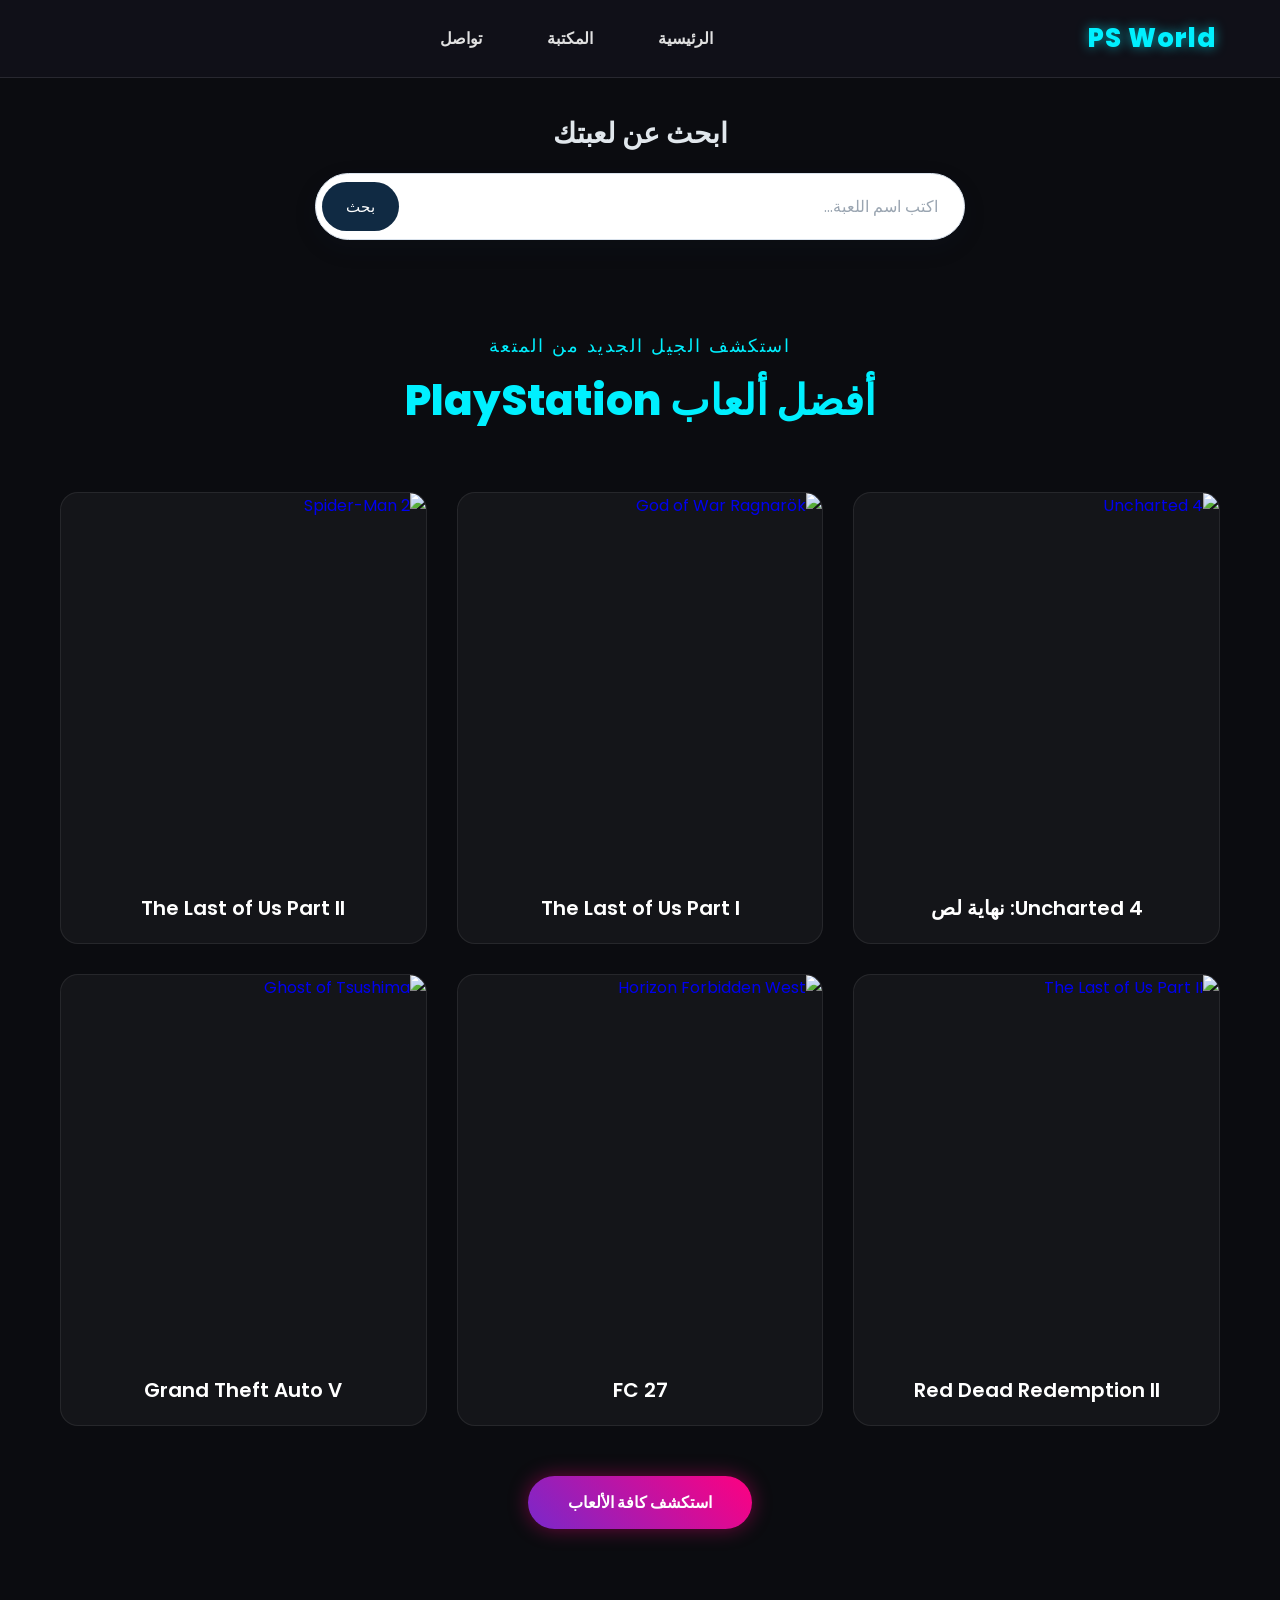
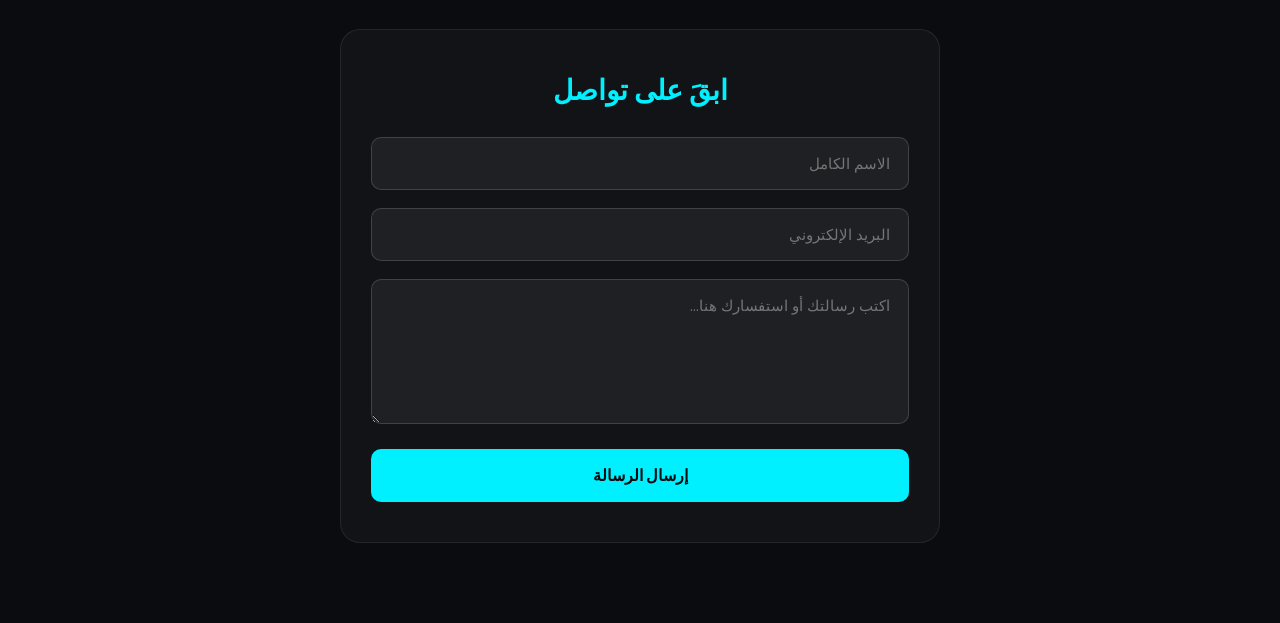
==== index.html @ 5b6b2ae7 "Add files via upload" ====
<!DOCTYPE html>
<html lang="ar" dir="rtl">
<head>
    <meta charset="UTF-8">
    <meta name="viewport" content="width=device-width, initial-scale=1.0">
    <title>PS World | عالم ألعاب بلايستيشن</title>
    <link href="https://fonts.googleapis.com/css2?family=Poppins:wght@400;500;600;700;800&display=swap" rel="stylesheet">
    <link rel="stylesheet" href="stylee.css">
</head>
<body>

    <header>
        <div class="logo">PS World</div>
        <nav>
            <a href="index.html">الرئيسية</a>
            <a href="all-games.html">المكتبة</a>
            <a href="#contact">تواصل</a>
        </nav>
    </header>
<section class="search-section">
    <h2>ابحث عن لعبتك</h2>


<div class="search-box">
    <input type="text" id="gameSearch" placeholder="اكتب اسم اللعبة..." onkeyup="searchGames()">
    <button onclick="searchGames()"> بحث</button>
</div>

<div id="searchResults" class="search-results"></div>


</section>

    <section class="hero">
        <p>استكشف الجيل الجديد من المتعة</p>
        <h1>أفضل ألعاب PlayStation</h1>
    </section>

    <section class="games-section">
        <div class="games-grid">
           
            <a href="uncharted.html" class="game-card">
                <img src="C:\Users\abrar\OneDrive\الصور\Screenshots\لقطة شاشة 2026-10-03 101717.png" alt="Uncharted 4">
                <h3>Uncharted 4: نهاية لص</h3>
            </a>
            
            <a href="tlou.html" class="game-card">
                <img src="C:\Users\abrar\OneDrive\الصور\Screenshots\لقطة شاشة 2026-10-03 103210.png" alt="God of War Ragnarök">
                <h3>The Last of Us Part I</h3>
            </a>
           
            <a href="tlou2.html" class="game-card">
                <img src="C:\Users\abrar\OneDrive\الصور\Screenshots\لقطة شاشة 2026-10-03 104442.png" alt="Spider-Man 2">
                <h3>The Last of Us Part II</h3>
            </a>
            
            <a href="redDead.html" class="game-card">
                <img src="C:\Users\abrar\OneDrive\الصور\Screenshots\لقطة شاشة 2026-10-03 105130.png" alt="The Last of Us Part II">
                <h3>Red Dead Redemption II</h3>
            </a>
            
            <a href="FC27.html" class="game-card">
                <img src="C:\Users\abrar\Downloads\OIP.webp" alt="Horizon Forbidden West">
                <h3>FC 27</h3>
            </a>
            
            <a href="GrandV.html" class="game-card">
                <img src="C:\Users\abrar\Downloads\eXsWlP0EkcVkLPHgU4pjflmg07252yU8.avif" alt="Ghost of Tsushima">
                <h3>Grand Theft Auto V</h3>
            </a>
        </div>

        <div class="show-more-container">
            <a href="all-games.html" class="btn-show-more">استكشف كافة الألعاب</a>
        </div>
    </section>

    <section class="contact-section" id="contact">
        <h2>ابقَ على تواصل</h2>
        <form class="contact-form" onsubmit="event.preventDefault(); alert('تم إرسال رسالتك بنجاح!');">
            <input type="text" placeholder="الاسم الكامل" required>
            <input type="email" placeholder="البريد الإلكتروني" required>
            <textarea rows="5" placeholder="اكتب رسالتك أو استفسارك هنا..." required></textarea>
            <button type="submit">إرسال الرسالة</button>
        </form>
    </section>
<script>
    const games = [
        {
            name: "Uncharted 4: نهاية لص",
            page: "uncharted.html"
        },
        {
            name: "The Last of Us Part I",
            page: "tlou.html"
        },
        {
            name: "The Last of Us Part II",
            page: "tlou2.html"
        },
        {
            name: "Red Dead Redemption II",
            page: "redDead.html"
        },
        {
            name: "FC 27",
            page: "FC27.html"
        },
        {
            name: "Grand Theft Auto V",
            page: "GrandV.html"
        },
        {
           name: "Fortnite",
            page: "Fortnite.html"
          },
          {
           name: "Overwatch",
            page: "Overwatch.html"
          },
          {
          name: "Detroit: Become Human",
          page: "Detroit.html"
          }   ,
          {
    name: "Clair Obscur: Expedition 33",
    page: "ClairObscur.html"
},
{
    name: "Silent Hill 2",
    page: "SilentHill2.html"
},
{
    name: "Sekiro: Shadows Die Twice",
    page: "Sekiro.html"
},  
    ];

    function searchGames() {
        const search = document.getElementById("gameSearch").value.toLowerCase().trim();
        const results = document.getElementById("searchResults");

        if (search === "") {
            results.innerHTML = "";
            return;
        }

        const filteredGames = games.filter(game =>
            game.name.toLowerCase().includes(search)
        );

        if (filteredGames.length === 0) {
            results.innerHTML = "<p>لملم يتم العثور على اللعبة </p>";
            return;
        }

        results.innerHTML = filteredGames.map(game => `
            <a href="${game.page}" class="search-result">
                ${game.name}
            </a>
        `).join("");
    }
</script>

</body>
</html>
---- stylee.css ----
* {
    margin: 0;
    padding: 0;
    box-sizing: border-box;
    font-family: 'Poppins', 'Segoe UI', Tahoma, Geneva, Verdana, sans-serif;
}

body {
    background-color: #0b0c10;
    color: #ffffff;
    direction: rtl;
    overflow-x: hidden;
}

header {
    display: flex;
    justify-content: space-between;
    align-items: center;
    padding: 18px 5%;
    background: rgba(18, 18, 26, 0.85);
    backdrop-filter: blur(12px);
    position: sticky;
    top: 0;
    z-index: 1000;
    border-bottom: 1px solid rgba(255, 255, 255, 0.1);
}

.logo {
    font-size: 26px;
    font-weight: 800;
    color: #00f0ff;
    text-shadow: 0 0 12px rgba(0, 240, 255, 0.6);
    letter-spacing: 1px;
}

nav {
    display: flex;
    gap: 25px;
    margin-left: auto;
    margin-right: auto;
}

nav a {
    color: #e0e0e0;
    text-decoration: none;
    font-weight: 600;
    font-size: 16px;
    transition: all 0.3s ease;
    padding: 8px 20px;
    border-radius: 20px;
}

nav a:hover {
    color: #00f0ff;
    background: rgba(0, 240, 255, 0.12);
    box-shadow: 0 0 15px rgba(0, 240, 255, 0.4);
}


.hero {
    text-align: center;
    padding: 60px 20px 40px;
}

.hero p {
    color: #00f0ff;
    font-size: 18px;
    letter-spacing: 2px;
    margin-bottom: 10px;
    text-transform: uppercase;
}

.hero h1 {
    font-size: 42px;
    font-weight: 800;
    color: #00f0ff;
    
}


.games-section {
    max-width: 1200px;
    margin: 0 auto;
    padding: 20px 20px 60px;
}

.games-grid {
    display: grid;
    grid-template-columns: repeat(auto-fit, minmax(300px, 1fr));
    gap: 30px;
}

.game-card {
    background: rgba(255, 255, 255, 0.04);
    border: 1px solid rgba(255, 255, 255, 0.08);
    border-radius: 18px;
    overflow: hidden;
    text-decoration: none;
    transition: all 0.4s ease;
    display: flex;
    flex-direction: column;
}

.game-card:hover {
    transform: translateY(-10px);
    border-color: #00f0ff;
    box-shadow: 0 10px 30px rgba(0, 240, 255, 0.25);
}

.game-card img {
    width: 100%;
    height: 380px;
    object-fit: cover;
    transition: transform 0.4s ease;
}

.game-card:hover img {
    transform: scale(1.04);
}

.game-card h3 {
    color: #ffffff;
    font-size: 20px;
    padding: 20px;
    text-align: center;
    font-weight: 600;
}

.show-more-container {
    text-align: center;
    margin-top: 50px;
}

.btn-show-more {
    display: inline-block;
    padding: 14px 40px;
    background: linear-gradient(45deg, #7928ca, #ff0080);
    color: #ffffff;
    text-decoration: none;
    font-weight: 700;
    border-radius: 30px;
    box-shadow: 0 0 20px rgba(255, 0, 128, 0.4);
    transition: all 0.3s ease;
}

.btn-show-more:hover {
    transform: scale(1.05);
    box-shadow: 0 0 30px rgba(255, 0, 128, 0.7);
}

.contact-section {
    max-width: 600px;
    margin: 40px auto 80px;
    padding: 40px 30px;
    background: rgba(255, 255, 255, 0.03);
    border-radius: 20px;
    border: 1px solid rgba(255, 255, 255, 0.08);
    text-align: center;
}

.contact-section h2 {
    margin-bottom: 25px;
    color: #00f0ff;
    font-size: 28px;
}

.contact-form input, 
.contact-form textarea {
    width: 100%;
    padding: 14px 18px;
    margin-bottom: 18px;
    background: rgba(255, 255, 255, 0.06);
    border: 1px solid rgba(255, 255, 255, 0.15);
    border-radius: 10px;
    color: #fff;
    font-size: 15px;
    outline: none;
    transition: border 0.3s;
}

.contact-form input:focus, 
.contact-form textarea:focus {
    border-color: #00f0ff;
}

.contact-form button {
    width: 100%;
    padding: 14px;
    background: #00f0ff;
    color: #0b0c10;
    font-weight: 800;
    font-size: 16px;
    border: none;
    border-radius: 10px;
    cursor: pointer;
    transition: all 0.3s ease;
}

.contact-form button:hover {
    background: #00c8d6;
    box-shadow: 0 0 15px rgba(0, 240, 255, 0.5);
}

.container {
    max-width: 1000px;
    margin: 40px auto;
    padding: 0 20px;
}

.game-banner {
    width: 100%;
    max-height: 450px;
    object-fit: cover;
    border-radius: 20px;
    box-shadow: 0 10px 30px rgba(0, 0, 0, 0.5);
}

.details-content {
    margin-top: 30px;
}

.game-details-title {
    font-size: 36px;
    color: #00f0ff;
    margin-bottom: 10px;
}

.rating {
    color: #ffbd03;
    font-size: 20px;
    margin-bottom: 20px;
}

.rating span {
    color: #aaa;
    font-size: 15px;
    margin-right: 10px;
}

.description-container {
    background: rgba(255, 255, 255, 0.03);
    padding: 25px;
    border-radius: 15px;
    line-height: 1.8;
    color: #ddd;
}

.comments-section {
    margin-top: 50px;
}

.comments-section h3 {
    font-size: 24px;
    margin-bottom: 20px;
}

.comment-input-box {
    display: flex;
    gap: 10px;
    margin-bottom: 30px;
}

.comment-input-box input {
    flex: 1;
    padding: 14px;
    background: rgba(255, 255, 255, 0.06);
    border: 1px solid rgba(255, 255, 255, 0.15);
    border-radius: 10px;
    color: #fff;
}

.comment-input-box button {
    padding: 14px 30px;
    background: #00f0ff;
    color: #000;
    font-weight: 700;
    border: none;
    border-radius: 10px;
    cursor: pointer;
}

.comment {
    background: rgba(255, 255, 255, 0.04);
    padding: 15px 20px;
    border-radius: 10px;
    margin-bottom: 15px;
    border-right: 4px solid #00f0ff;
}

.comment strong {
    display: block;
    color: #00f0ff;
    margin-bottom: 5px;
}

.search-section {
    padding: 35px 20px 20px;
    text-align: center;
}

.search-section h2 {
    font-size: 28px;
    margin-bottom: 18px;
    color: #e1e7ec;
}

.search-box {
    width: 90%;
    max-width: 650px;
    margin: auto;
    display: flex;
    align-items: center;
    background: white;
    border: 1px solid #d9e2ec;
    border-radius: 50px;
    padding: 6px;
    box-shadow: 0 8px 25px rgba(16, 42, 67, 0.10);
}

.search-box input {
    flex: 1;
    border: none;
    outline: none;
    padding: 14px 20px;
    font-size: 16px;
    background: transparent;
    font-family: 'Poppins', sans-serif;
    text-align: right;
}

.search-box input::placeholder {
    color: #9aa5b1;
}

.search-box button {
    border: none;
    outline: none;
    background: #102a43;
    color: white;
    padding: 13px 24px;
    border-radius: 40px;
    font-size: 15px;
    cursor: pointer;
    font-family: 'Poppins', sans-serif;
    transition: 0.3s;
}

.search-box button:hover {
    background: #48bb78;
    transform: translateY(-1px);
}


.search-results {
    width: 90%;
    max-width: 650px;
    margin: 12px auto 0;
    text-align: right;
}

.search-result {
    display: block;
    padding: 14px 20px;
    margin: 6px 0;
    background: white;
    color: #102a43;
    text-decoration: none;
    border-radius: 12px;
    border: 1px solid #e6edf3;
    box-shadow: 0 4px 15px rgba(16, 42, 67, 0.06);
    transition: 0.3s;
}

.search-result:hover {
    transform: translateX(-4px);
    border-color: #48bb78;
    color: #48bb78;
}
لأ
@media (max-width: 900px) {

    header {
        padding: 15px 4%;
    }

    nav {
        gap: 10px;
    }

    nav a {
        font-size: 14px;
        padding: 7px 12px;
    }

    .hero {
        padding: 50px 20px 35px;
    }

    .hero h1 {
        font-size: 36px;
    }

    .games-grid {
        grid-template-columns: repeat(2, 1fr);
        gap: 20px;
    }

    .game-card img {
        height: 300px;
    }

    .container {
        max-width: 90%;
    }

    .game-details-title {
        font-size: 32px;
    }
}



@media (max-width: 600px) {

   
    header {
        flex-direction: column;
        gap: 12px;
        padding: 15px 20px;
    }

    .logo {
        font-size: 23px;
    }

    nav {
        width: 100%;
        justify-content: center;
        gap: 5px;
        margin: 0;
    }

    nav a {
        font-size: 13px;
        padding: 7px 10px;
    }


   
    .hero {
        padding: 40px 15px 25px;
    }

    .hero p {
        font-size: 14px;
        letter-spacing: 1px;
    }

    .hero h1 {
        font-size: 28px;
        line-height: 1.4;
    }


    
    .games-section {
        padding: 15px 15px 40px;
    }

    .games-grid {
        grid-template-columns: 1fr;
        gap: 20px;
    }

    .game-card img {
        height: 320px;
    }

    .game-card h3 {
        font-size: 17px;
        padding: 15px;
    }


    
    .btn-show-more {
        width: 90%;
        padding: 13px 20px;
        font-size: 14px;
    }


    
    .search-section {
        padding: 25px 15px 15px;
    }

    .search-section h2 {
        font-size: 23px;
    }

    .search-box {
        width: 100%;
        padding: 5px;
    }

    .search-box input {
        min-width: 0;
        padding: 12px 14px;
        font-size: 14px;
    }

    .search-box button {
        padding: 11px 16px;
        font-size: 13px;
        white-space: nowrap;
    }

    .search-results {
        width: 100%;
    }


    
    .container {
        width: 100%;
        max-width: 100%;
        margin: 25px auto;
        padding: 0 15px;
    }

    .game-banner {
        width: 100%;
        height: auto;
        max-height: 300px;
        object-fit: cover;
        border-radius: 15px;
    }

    .details-content {
        margin-top: 20px;
    }

    .game-details-title {
        font-size: 26px;
        line-height: 1.4;
    }

    .rating {
        font-size: 17px;
    }

    .rating span {
        display: block;
        font-size: 13px;
        margin-top: 5px;
        margin-right: 0;
    }

    .description-container {
        padding: 18px;
        font-size: 14px;
        line-height: 1.9;
    }


    
    .comments-section {
        margin-top: 35px;
    }

    .comments-section h3 {
        font-size: 20px;
    }

    .comment-input-box {
        flex-direction: column;
    }

    .comment-input-box input {
        width: 100%;
    }

    .comment-input-box button {
        width: 100%;
    }

    .comment {
        font-size: 14px;
        padding: 13px 15px;
    }


    
    .contact-section {
        width: calc(100% - 30px);
        margin: 30px auto 50px;
        padding: 25px 18px;
    }

    .contact-section h2 {
        font-size: 23px;
    }

    .contact-form input,
    .contact-form textarea {
        font-size: 14px;
    }
}



@media (max-width: 380px) {

    .logo {
        font-size: 21px;
    }

    nav a {
        font-size: 11px;
        padding: 6px 7px;
    }

    .hero h1 {
        font-size: 24px;
    }

    .game-card img {
        height: 270px;
    }

    .game-details-title {
        font-size: 23px;
    }

    .search-box button {
        padding: 10px 12px;
        font-size: 12px;
    }
}
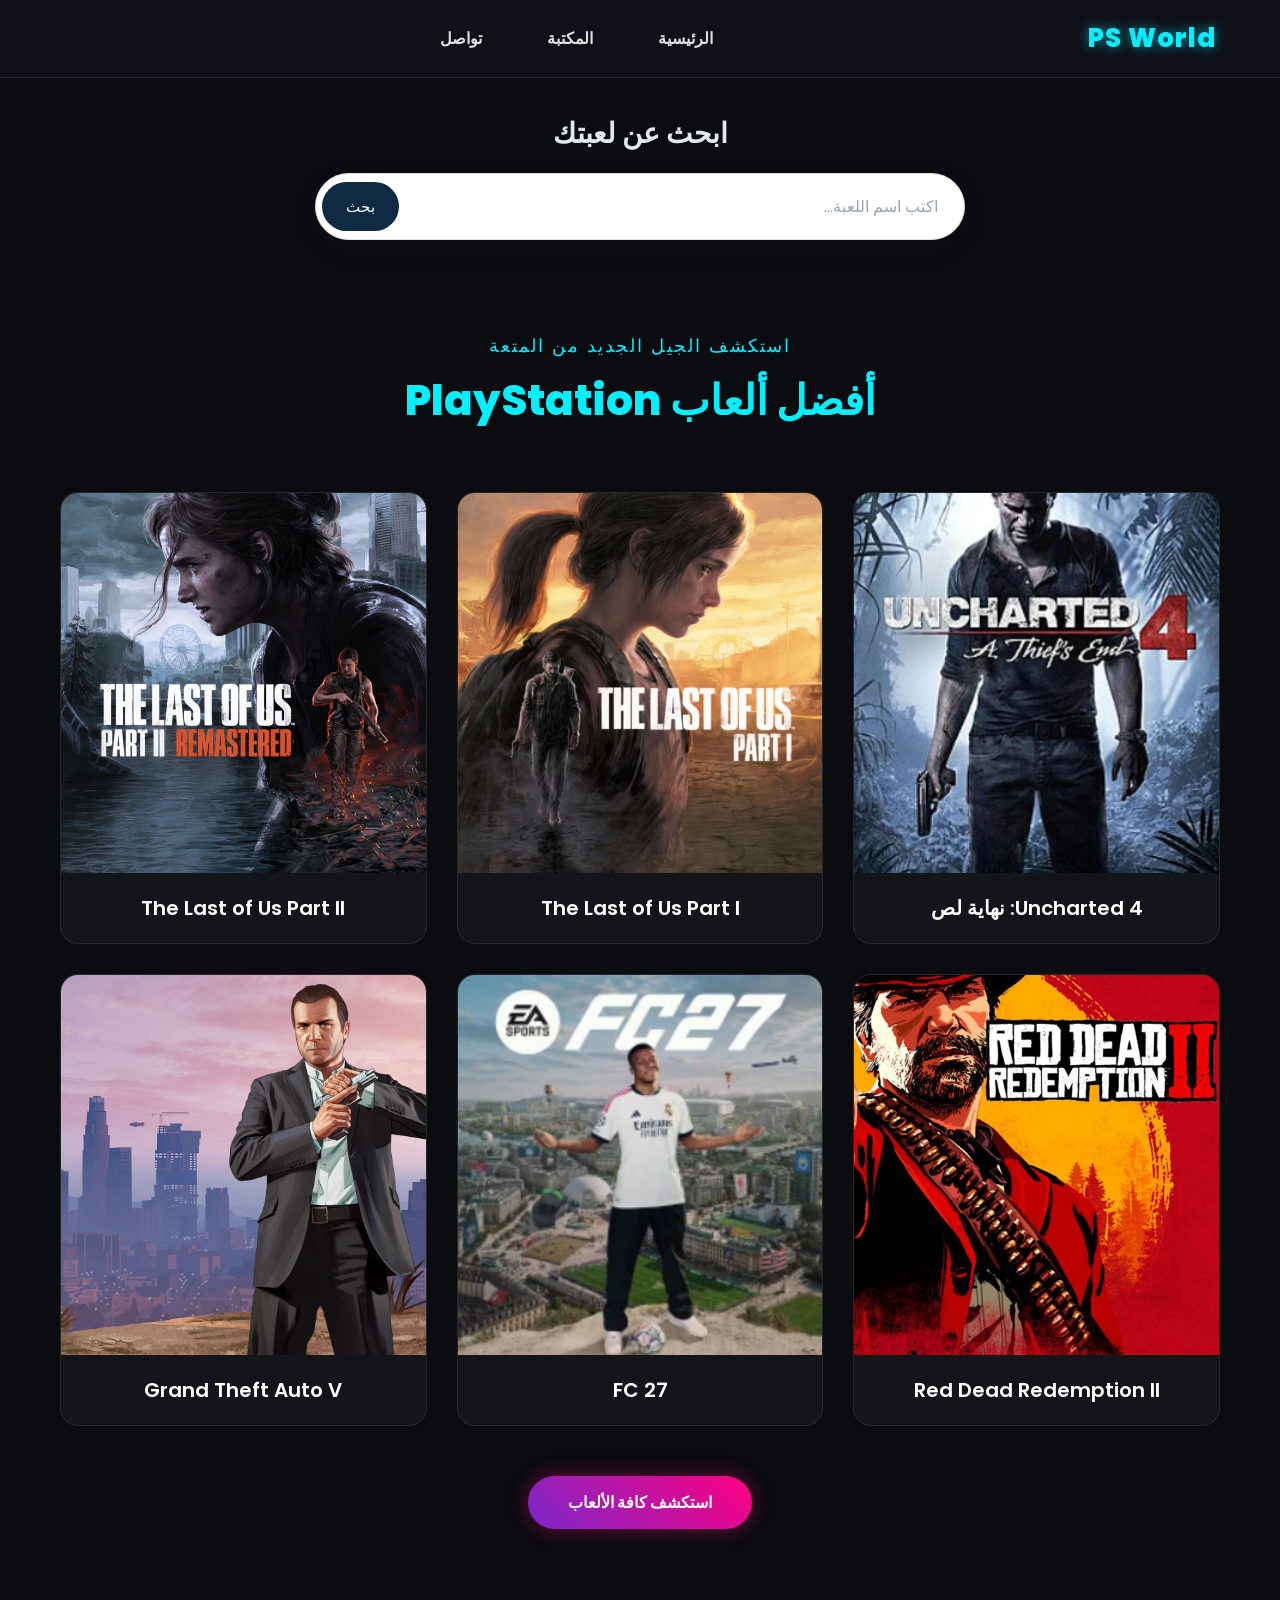
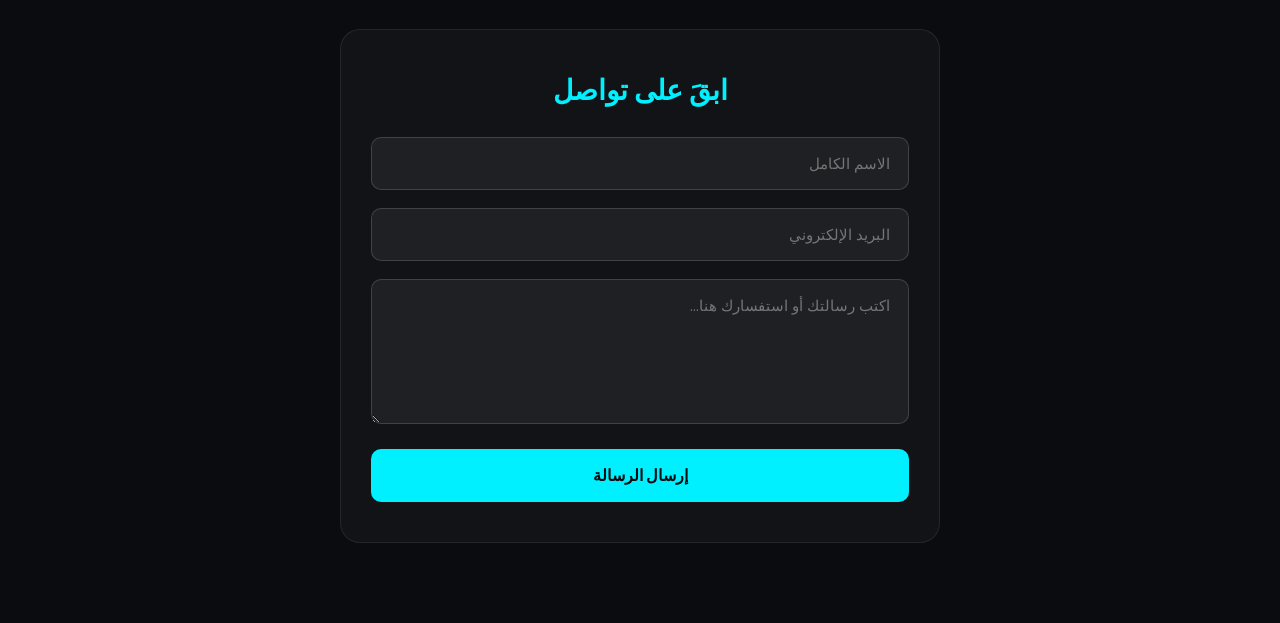
==== commit 10d07608: "Add files via upload" ====
--- a/index.html
+++ b/index.html
@@ -40,32 +40,32 @@
         <div class="games-grid">
            
             <a href="uncharted.html" class="game-card">
-                <img src="C:\Users\abrar\OneDrive\الصور\Screenshots\لقطة شاشة 2026-10-03 101717.png" alt="Uncharted 4">
+                <img src="/images/game1.png" alt="Uncharted 4">
                 <h3>Uncharted 4: نهاية لص</h3>
             </a>
             
             <a href="tlou.html" class="game-card">
-                <img src="C:\Users\abrar\OneDrive\الصور\Screenshots\لقطة شاشة 2026-10-03 103210.png" alt="God of War Ragnarök">
+                <img src="images/game2.png" alt="God of War Ragnarök">
                 <h3>The Last of Us Part I</h3>
             </a>
            
             <a href="tlou2.html" class="game-card">
-                <img src="C:\Users\abrar\OneDrive\الصور\Screenshots\لقطة شاشة 2026-10-03 104442.png" alt="Spider-Man 2">
+                <img src="images/game3.png" alt="Spider-Man 2">
                 <h3>The Last of Us Part II</h3>
             </a>
             
             <a href="redDead.html" class="game-card">
-                <img src="C:\Users\abrar\OneDrive\الصور\Screenshots\لقطة شاشة 2026-10-03 105130.png" alt="The Last of Us Part II">
+                <img src="images/game4.png" alt="The Last of Us Part II">
                 <h3>Red Dead Redemption II</h3>
             </a>
             
             <a href="FC27.html" class="game-card">
-                <img src="C:\Users\abrar\Downloads\OIP.webp" alt="Horizon Forbidden West">
+                <img src="images/game5.png" alt="Horizon Forbidden West">
                 <h3>FC 27</h3>
             </a>
             
             <a href="GrandV.html" class="game-card">
-                <img src="C:\Users\abrar\Downloads\eXsWlP0EkcVkLPHgU4pjflmg07252yU8.avif" alt="Ghost of Tsushima">
+                <img src="images/game6-2.jpg" alt="Ghost of Tsushima">
                 <h3>Grand Theft Auto V</h3>
             </a>
         </div>
